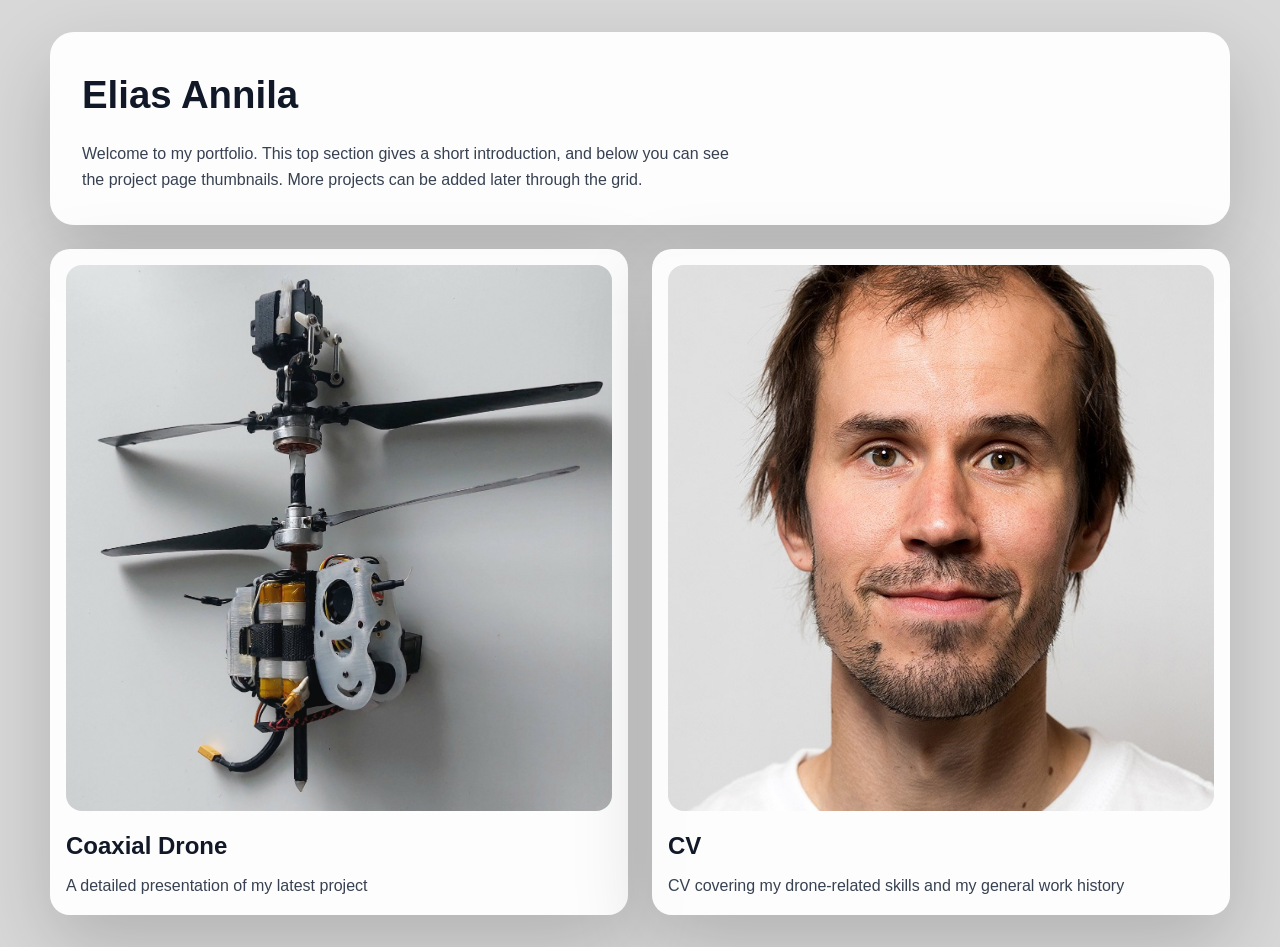
==== index.html @ 9fe2676d "Initial commit with gitignore" ====
<!DOCTYPE html>
<html lang="en">
<head>
  <meta charset="UTF-8">
  <meta name="viewport" content="width=device-width, initial-scale=1.0">
  <title>Drone Projects</title>
  <link rel="stylesheet" href="styles.css">
</head>
<body>
  <main class="landing-page">
    <div class="landing-layout">
      <section class="landing-header">
        <h1>Elias Annila</h1>
        <p>Welcome to my portfolio. This top section gives a short introduction, and below you can see the project page thumbnails. More projects can be added later through the grid.</p>
      </section>

      <section class="project-grid">
        <a class="project-card" href="drone/index.html">
          <img src="drone/CoaxOverview.jpg" alt="Coaxial drone overview">
          <div>
            <h2>Coaxial Drone</h2>
            <p>A detailed presentation of my latest project</p>
          </div>
        </a>

        <a class="project-card" href="CV/index.html">
          <img src="CV/EliasAnnila.jpeg" alt="CV overview">
          <div>
            <h2>CV</h2>
            <p>CV covering my drone-related skills and my general work history</p>
          </div>
        </a>

      </section>
    </div>
   
  </main>
</body>
</html>
---- styles.css ----
/*
:root {
  color-scheme: dark;
  --color-bg-page: #071024;
  --color-bg-page: #071024;
  --color-bg-surface: #0f172a;
  --color-bg-panel: var(--color-bg-surface);
  --color-text-main: #ffffff;
  --color-text-muted-1: #cbd5e1;
  --color-text-muted-2: #d1d5db;
  --color-text-muted-3: #94a3b8;
  
  color: var(--color-text-main);
  background: #f7f7f7;
  font-family: Inter, system-ui, -apple-system, BlinkMacSystemFont, "Segoe UI", sans-serif;
  font-size: 16px;
  line-height: 1.6;
}
  */

 /* ==========================================
   DEFAULT THEME: Neutral Dark
   ========================================== */
:root {
  color-scheme: light;
  --color-bg-page: #d8d8d8;
  --color-bg-surface: #ffffff;
  --color-text-main: #111827;
  --color-text-muted-1: #374151;
  --color-text-muted-2: #4b5563;
  --color-text-muted-3: #6b7280;
  
  /* New Accent Variables */
  --color-accent: #ececec;       
  --color-accent-text: #7153a5
  ;  
  color: var(--color-text-main);
  background: var(--color-bg-page);
  font-family: Inter, sans-serif;
  font-size: 16px;
  line-height: 1.6;
}

* {
  box-sizing: border-box;
}

body {
  margin: 0;
  min-height: 100vh;
  overflow-x: hidden;
  background: var(--color-bg-page);
}

img {
  max-width: 100%;
  display: block;
}

button,
button:focus {
  font: inherit;
}

.container {
  width: min(1600px, calc(100% - 2rem));
  margin: 0 auto;
}

.eyebrow {
  margin: 0 0 0.5rem;
  color: var(--color-accent-text);
  font-size: 0.95rem;
  letter-spacing: 0.08em;
  text-transform: uppercase;
}

.hero-copy h1,
.site-header h1 {
  margin: 0;
  font-size: clamp(2rem, 3vw, 3rem);
}

.intro {
  max-width: 760px;
  margin: 0.8rem 0 0;
  color: var(--color-text-muted-2);
}

.hero {
  min-height: 100vh;
  padding: 1rem;
  display: grid;
  align-items: center;
}

.landing-page {
  min-height: 100vh;
  padding: 2rem 1.5rem;
  background: var(--color-bg-page);
  display: grid;
  place-items: center;
}

.landing-layout {
  width: min(1180px, 100%);
  display: grid;
  gap: 1.5rem;
}

.landing-header {
  background: color-mix(in srgb, var(--color-bg-surface) 94%, transparent);
  border-radius: 1.5rem;
  padding: 2rem;
  color: var(--color-text-main);
  box-shadow: 0 30px 80px rgba(0, 0, 0, 0.18);
}

.landing-header h1 {
  margin: 0 0 1rem;
  font-size: clamp(2.2rem, 3vw, 4rem);
}

.landing-header p {
  margin: 0;
  color: var(--color-text-muted-1);
  max-width: 42rem;
}

.project-grid {
  display: grid;
  grid-template-columns: repeat(auto-fit, minmax(260px, 1fr));
  gap: 1.5rem;
}

.project-card {
  display: grid;
  grid-template-rows: auto 1fr;
  gap: 1rem;
  padding: 1rem;
  border-radius: 1.25rem;
  text-decoration: none;
  background: color-mix(in srgb, var(--color-bg-surface) 94%, transparent);
  color: var(--color-text-main);
  box-shadow: 0 30px 80px rgba(0, 0, 0, 0.18);
  transition: transform 0.2s ease, box-shadow 0.2s ease;
}

.project-card:hover {
  transform: translateY(-3px);
  box-shadow: 0 34px 90px rgba(0, 0, 0, 0.22);
}

.project-card img {
  width: 100%;
  border-radius: 1rem;
  object-fit: cover;
  aspect-ratio: 1;
}

.project-card h2 {
  margin: 0 0 0.5rem;
}

.project-card p {
  margin: 0;
  color: var(--color-text-muted-1);
}

.project-card.placeholder {
  align-items: center;
  justify-items: center;
  text-align: center;
}

.cv-page {
  min-height: 100vh;
  padding: 2rem 1.5rem;
  background: var(--color-bg-page);
}

.cv-layout {
  width: min(1280px, 100%);
  margin: 0 auto;
  display: grid;
  gap: 1.5rem;
}

.cv-hero {
  display: grid;
  grid-template-columns: minmax(0, 1fr) minmax(180px, 250px);
  gap: 1.25rem;
  align-items: start;
}

.cv-hero-copy {
  min-width: 0;
}

.cv-hero p {
  margin: 0;
  color: var(--color-text-muted-1);
  max-width: 64rem;
}
.cv-home-link {
  width: 50px;
  height: 50px;
  border-radius: 50%;
  padding: 5px;
  background:var(--color-bg-surface);
  color: var(--color-accent-text);
  font-weight: 600;
  transition: background 0.2s ease, transform 0.2s ease;
  display: block;
}

.cv-home-link:hover,
.cv-home-link:focus-visible {
  background: color-mix(in srgb, var(--color-accent) 28%, transparent);
  transform: translateY(-1px);
}

.cv-hero-portrait {
  width: min(100%, 230px);
  padding: 0.85rem;
  float:right;
}

.cv-sections {
  display: flex;
  flex-direction: column;
  gap: 1.5rem;
}

.cv-card {
  padding: 1.5rem;
  border-radius: 1.25rem;
  background: color-mix(in srgb, var(--color-bg-surface) 94%, transparent);
  backdrop-filter: blur(12px);
  box-shadow: 0 26px 70px rgba(0, 0, 0, 0.18);
}

.cv-section-header {
  margin-bottom: 1.25rem;
}

.cv-section-header h2 {
  margin: 0.15rem 0 0;
  font-size: clamp(1.6rem, 2vw, 2.15rem);
}

.cv-skill-layout {
  display: grid;
  grid-template-columns: 1fr;
  gap: 1.5rem;
  align-items: start;
}

.cv-skill-content {
  min-width: 0;
}

.cv-carousel-card {
  gap: 1rem;
}

.cv-carousel-card .carousel-slide video,
.cv-carousel-card .carousel-slide img {
  aspect-ratio: 1;
  object-fit: cover;
  width:auto  ;
  border-radius: 1rem;
}



.cv-portrait-card {
  margin: 0;
  padding: 1rem;
  border-radius: 1rem;
  background: color-mix(in srgb, var(--color-bg-panel) 36%, transparent);
  border: 1px solid var(--color-accent-text);
}

.cv-portrait-image {
  width: 100%;
  aspect-ratio: 4 / 5;
  object-fit: cover;
  border-radius: 0.85rem;
}

.cv-portrait-caption {
  margin: 0.75rem 0 0;
  color: var(--color-text-muted-3);
  font-size: 0.95rem;
}

.cv-block + .cv-block {
  margin-top: 1.5rem;
  padding-top: 1.5rem;
  border-top: 1px solid var(--color-accent-text);
}

.cv-block h3 {
  margin: 0 0 0.9rem;
  font-size: 1.15rem;
}

.cv-list {
  margin: 0;
  padding-left: 1.2rem;
  color: var(--color-text-muted-2);
}

.cv-list li {
  margin-bottom: 0.65rem;
}

.cv-entry + .cv-entry {
  margin-top: 1.25rem;
}

.cv-entry-header {
  display: flex;
  justify-content: space-between;
  gap: 1rem;
  align-items: baseline;
  flex-wrap: wrap;
}

.cv-entry-header h4 {
  margin: 0;
  font-size: 1rem;
}

.cv-entry-header span,
.cv-entry-meta,
.cv-note {
  color: var(--color-text-muted-3);
}

.cv-entry-meta {
  margin: 0.25rem 0 0.75rem;
  font-size: 0.95rem;
}

.cv-entry p {
  margin: 0;
  color: var(--color-text-muted-2);
}

.cv-note {
  margin-top: 0.75rem;
  font-size: 0.95rem;
}

.placeholder-icon {
  width: 3.5rem;
  height: 3.5rem;
  display: grid;
  place-items: center;
  border-radius: 999px;
  background: rgba(59, 130, 246, 0.18);
  color: #93c5fd;
  font-size: 1.5rem;
  margin: 0 auto;
}
.image-panel {
  /* CRITICAL: Establishes the coordinate system for your overlay buttons */
  position: relative;    
  
  width: 100%; 
  
  /* FIX: Tells CSS Grid NOT to stretch this container vertically. 
     The height will now collapse to match the image's exact pixel height. */
  align-self: start;   /* Centers the image vertically on wide screens. Use 'start' if you prefer it top-aligned. */
  
  /* Reset flex properties from the previous step if any remain */
  display: block;       
}

.hero-image {
  display: block;
  width: 100%;          /* Stays full width of the grid column */
  height: auto;         /* Forces the correct natural aspect ratio height */
  border-radius: 1rem;
}
.overview-card,
.carousel-card,
.detail-card {
  border-radius: 1.25rem;
  padding: 1.2rem;
  background: color-mix(in srgb, var(--color-bg-surface) 94%, transparent);
  
  backdrop-filter: blur(12px);
}

.overview-card h2,
.detail-card h3 {
  margin-top: 0;
}

.carousel-card {
  display: grid;
  gap: 1rem;
  min-height: 0;
}

.carousel-header {
  display: flex;
  align-items: center;
  justify-content: space-between;
  gap: 1rem;
}

.carousel-header h2 {
  margin: 0;
  font-size: 1.35rem;
}

.carousel-controls {
  display: inline-flex;
  gap: 0.5rem;
}

.carousel-button {
  width: 2.5rem;
  height: 2.5rem;
  border: none;
  border-radius: 999px;
  background: rgba(255, 255, 255, 0.08);
  color: var(--color-text-main);
  cursor: pointer;
  font-size: 1.5rem;
  line-height: 1;
  display: grid;
  place-items: center;
  transition: background 0.2s ease, transform 0.2s ease;
}

.carousel-button:hover,
.carousel-button:focus-visible {
  background: rgba(255, 255, 255, 0.16);
  transform: translateY(-1px);
}

.carousel-button:focus-visible {
  outline: 3px solid #93c5fd;
  outline-offset: 2px;
}

.carousel-viewport {
  position: relative;
  overflow: hidden;
  border-radius: 1rem;
    background: color-mix(in srgb, var(--color-bg-panel) 36%, transparent);

}

.carousel-track {
  display: grid;
  transition: transform 0.45s ease;
  will-change: transform;
  width:100%;
  flex-wrap: wrap;
  gap:1rem;
  justify-content: space-between;
  grid-template-columns: repeat(auto-fit, minmax(240px, 1fr));
}

.carousel-slide {
  margin: 0 0 1rem 0;
  display: grid;
  padding: 0;
  min-width:240px;
}

.carousel-slide .video-wrapper,
.carousel-slide img {
  width: 100%;
  aspect-ratio: 1;
  object-fit: cover;
  border-radius: 1rem;
  cursor: pointer;
  transition: transform 0.2s ease, box-shadow 0.2s ease;
  position: relative;
  overflow: hidden;
  transform: translateZ(0); 
  -webkit-mask-image: -webkit-radial-gradient(white, black);
}

.carousel-card .carousel-slide .video-wrapper video {
  display: block;
  width: 100%;
  height: 100%;
  object-fit: cover;
  border-radius: 1rem;
}

.carousel-card .carousel-slide .pie-chart {
  display: block;
  
  max-height: 320px;
  object-fit: cover;
  }

.carousel-card .carousel-slide .pie-container {
  display: block;
  
  max-height: 320px;
  object-fit: cover;
  border-radius: 1rem;
  }


/* The background layer over the video */
.play-button-overlay {
  position: absolute;
  top: 0;
  left: 0;
  width: 100%;
  height: 100%;
  
  /* Reduced dimming slightly so it's less noticed */
  background: rgba(0, 0, 0, 0.1); 
  
  display: flex;
  align-items: center;
  justify-content: center;
  transition: background 0.2s ease;
  
  /* CRITICAL: Allows click events to pass right through to the video/slide */
  pointer-events: none; 
  border-radius: inherit;
}

/* The refined, less intrusive play button icon */
.play-button-overlay::after {
  content: '';
  
  /* SHRUNK SIZE: from 50px to 36px */
  width: 50px;
  height: 50px;
  
  /* MORE TRANSPARENT: changed fill to very transparent white */
  background-color: rgba(255, 255, 255, 0.2); 
  
  /* Added a subtle white border to give it definition against light videos */
  border: 1.5px solid rgba(255, 255, 255, 0.5);
  border-radius: 50%;
  
  /* REMOVED heavy shadow */
  box-shadow: none; 
  
  /* SVG updated: changed fill='%23ffffff' (white) instead of black */
  background-image: url("data:image/svg+xml,%3Csvg xmlns='http://www.w3.org/2000/svg' viewBox='0 0 24 24' fill='%23ffffff'%3E%3Cpath d='M8 5v14l11-7z'/%3E%3C/svg%3E");
  background-repeat: no-repeat;
  
  /* SHRUNK arrow size inside the circle */
  background-size: 30px; 
  background-position: calc(50% + 1.5px) center; /* Optically centers the smaller arrow */
  
  transition: all 0.2s ease;
}

/* Subtle hover effects when a user hovers over the slide */
.carousel-slide:hover .play-button-overlay {
  background: rgba(0, 0, 0, 0.2);
}

.carousel-slide:hover .play-button-overlay::after {
  background-color: rgba(255, 255, 255, 0.4);
  transform: scale(1.05); /* very slight scale for feedback */
}

.carousel-slide .video-wrapper:hover,
.carousel-slide img:hover,
.carousel-slide img:focus-visible {
  transform: scale(1.01);
  box-shadow: 0 14px 32px rgba(0, 0, 0, 0.28);
}

.carousel-slide img:focus-visible {
  outline: 3px solid var(--color-accent);
  outline-offset: 3px;
}

.carousel-slide figcaption {
  margin: 0;
  color: var(--color-text-muted-1);
  font-size: 0.95rem;
}

.carousel-indicators {
  display: flex;
  flex-wrap: wrap;
  align-items: center;
  justify-content: center;
  gap: 0.5rem;
}

.carousel-indicator {
  width: 0.75rem;
  height: 0.75rem;
  padding: 0;
  border: none;
  border-radius: 999px;
  background: rgba(148, 163, 184, 0.45);
  cursor: pointer;
  transition: transform 0.2s ease, background 0.2s ease, width 0.2s ease;
}

.carousel-indicator:hover,
.carousel-indicator:focus-visible {
  background: var(color-accent);
  transform: scale(1.08);
}

.carousel-indicator.is-active {
  width: 1.75rem;
  background: #93c5fd;
}

.overview-card h2 {
  font-size: 1.35rem;
  margin-bottom: 1rem;
}

.overview-list {
  margin: 0;
  padding-left: 1.2rem;
}

.overview-list li {
  margin-bottom: 0.65rem;
  color: var(--color-text-muted-2);
}


.detail-card {
  color: var(--color-text-main);
  min-height: 0;
  overflow: auto;
  max-height: calc(100vh - 6rem);
}

.detail-card h3 {
  font-size: 1.25rem;
}

.detail-card p {
  margin: 1rem 0 0;
  color: var(--color-text-muted-1);
}

.detail-media {
  display: flex;
  flex-wrap: wrap;
  gap: 0.75rem;
  align-items: flex-start;
}

.detail-carousel-shell {
  width: 100%;
  display: grid;
  gap: 1rem;
}

.detail-carousel-controls {
  display: flex;
  justify-content: space-between;
  gap: 0.75rem;
}

.detail-carousel-viewport {
  overflow: hidden;
  border-radius: 1rem;
  background: color-mix(in srgb, var(--color-bg-panel) 50%, transparent);

}

.detail-carousel-track {
  display: flex;
  transition: transform 0.45s ease;
  will-change: transform;
}

.detail-carousel-slide {
  min-width: 100%;
  margin: 0;
}

.detail-carousel-slide .detail-image {
  width: 100%;
  max-height: min(70vh, 760px);
  object-fit: contain;
  margin: 0;
  background: color-mix(in srgb, var(--color-bg-panel) 20%, transparent);
}

.detail-carousel-indicators {
  display: flex;
  flex-wrap: wrap;
  align-items: center;
  justify-content: center;
  gap: 0.5rem;
}

.detail-popup {
  position: fixed;
  inset: 0;
  display: grid;
  place-items: center;
    background: color-mix(in srgb, var(--color-bg-page) 94%, transparent);

  padding: 1rem;
  z-index: 9999;
}

.detail-popup.hidden {
  display: none;
}

.detail-popup-content {
  position: relative;
  width: min(1140px, 100%);
  max-height: calc(100vh - 2rem);
  overflow: auto;
}

.detail-close-button {
  position: absolute;
  z-index: 10;
  top: 1rem;
  right: 1rem;
  width: 2.5rem;
  height: 2.5rem;
  border: none;
  border-radius: 999px;
  background: rgba(255, 255, 255, 0.1);
  color: var(--color-text-main);
  font-size: 1.4rem;
  line-height: 1;
  display: grid;
  place-items: center;
  cursor: pointer;
}

.detail-close-button:hover,
.detail-close-button:focus-visible {
  background: rgba(255, 255, 255, 0.18);
}

.no-scroll {
  overflow: hidden;
}

.detail-image,
.detail-video {
  max-width: 100%;
  max-height: 320px ;
  object-fit: cover;
  border-radius: 0.9rem;
  margin: 1rem 0 0;
  display: inline-block;
}

.detail-video {
  display: none;
}

.image-wrapper {
  position: relative;
}
.hotspot {
  position: absolute;
  border: none;
  /* Mixes the theme's accent color with transparency dynamically */
  background: color-mix(in srgb, var(--color-bg-surface) 92%, transparent);
  color: var(--color-accent-text);
  cursor: pointer;
  transition: transform 0.2s ease, box-shadow 0.2s ease;
  /* Dynamic glowing shadow based on the active theme accent */
  box-shadow: 0 18px 36px color-mix(in srgb, var(--color-accent) 25%, transparent);
  display: inline-flex;
  align-items: center;
  gap: 0.55rem;
  padding: 0.75rem 0.9rem;
  border-radius: 999px;
}


  .hotspot .hotspot-content {
  display: none; /* Keeps it hidden until JS reads it */
  }

.hotspot:hover,
.hotspot:focus-visible {
  transform: scale(1.05);
  /* Dynamically increases the shadow glow using the active theme's accent */
  box-shadow: 0 20px 40px color-mix(in srgb, var(--color-accent) 35%, transparent);
}

.hotspot:focus-visible {
  /* Replaced the light blue (#93c5fd) with the theme's crisp accent color */
  outline: 3px solid var(--color-accent);
}

.hotspot-index {
  width: 2rem;
  height: 2rem;
  min-width: 2rem;
  display: grid;
  place-items: center;
  /* Uses the main text color at 15% opacity so it's perfectly visible on BOTH light and dark themes */
  background: color-mix(in srgb, var(--color-text-main) 15%, transparent);
  border-radius: 999px;
}
.hotspot-name {
  white-space: nowrap;
  font-size: 0.95rem;
  line-height: 1.1;
  display: none; /* Hidden by default, shown on medium+ screens via media query */
}


/* ==========================================
   1. SMALL SCREENS (Mobile / Default)
   Stack: Image -> Overview -> Carousel
   ========================================== */
.hero-grid {
  display: grid;
  grid-template-columns: 1fr;
  /* Define the layout like a text map */
  grid-template-areas:
    "image"
    "overview"
    "carousel";
  gap: 1.5rem;
  padding: 1rem;
}

/* Assign each element to its named area mapping */
.overview-card { grid-area: overview; }
.carousel-card { grid-area: carousel; }
.image-panel   { grid-area: image; }


/* ==========================================
   2. MEDIUM SCREENS (Tablets / Small Laptops)
   Top Row: Overview (Left) | Image Panel (Right)
   Bottom Row: Carousel spans full width
   ========================================== */
@media (min-width: 1000px) and (max-width: 1399px) {
  .hero-grid {
    grid-template-columns: 1fr 1fr; /* 2 equal columns */
    grid-template-areas:
      "overview image"
      "carousel carousel"; /* Carousel spans both columns */
  }

  .hotspot-index{
      display:none;
  }

  .hotspot-name {
    display: block;
  }

}


/* ==========================================
   3. WIDE SCREENS (Desktop / Original Layout)
   Left Column: Overview & Carousel stacked
   Right Column: Image Panel spanning the full height
   ========================================== */
@media (min-width: 1400px) {
  
  .cv-home-link{
      position: fixed;
  top:1rem;
  left:1rem;

  }
   .hero-grid {
    grid-template-columns: 0.8fr 1.2fr; 
    grid-template-areas:
      "overview image"
      "carousel carousel"; /* Carousel spans both columns */
    max-width: 1250px;

    margin: 0 auto;
  }


  .hotspot-index{
      display:none;
  }

  .hotspot-name {
    display: block;
  }

}

@media (max-width: 860px) {
  .hero {
    padding: 1rem;
  }

  .image-panel {
    height: auto;
    min-height: 240px;
  }

  .hero-image {
    height: 100%;
  }

  .overview-card,
  .carousel-card,
  .detail-card {
    padding: 1rem;
  }


  .hotspot {
    padding: 0.65rem 0.8rem;
  }

  .detail-popup {
    padding: 0.5rem;
  }

  .detail-popup-content {
    width: 100%;
    max-height: calc(100dvh - 1rem);
  }

  .detail-card {
    max-height: none;
    overflow: visible;
  }

  .detail-carousel-controls {
    flex-direction: row;
    justify-content: space-between;
  }

  .detail-carousel-slide .detail-image {
    max-height: 52dvh;
  }
}

@media (max-width: 720px) {
 

  .carousel-header {
    flex-direction: column;
    align-items: flex-start;
  }

  .carousel-controls {
    width: 100%;
    justify-content: flex-start;
  }

  .carousel-indicators,
  .detail-carousel-indicators {
    justify-content: center;
  }

  .carousel-button {
    width: 2.25rem;
    height: 2.25rem;
  }

  .detail-close-button {
    top: 0.75rem;
    right: 0.75rem;
    width: 2.25rem;
    height: 2.25rem;
  }

  .cv-page {
    padding: 1rem;
  }

  .cv-hero {
    grid-template-columns: 1fr;
  }

  .cv-hero-portrait {
    justify-self: start;
    width: min(100%, 280px);
  }

  .cv-card,
  .cv-hero {
    padding: 1rem;
  }


  .cv-skill-layout {
    grid-template-columns: 1fr;
  }

  .cv-portrait-card {
    order: -1;
  }

  .cv-entry-header {
    flex-direction: column;
    align-items: flex-start;
  }
}
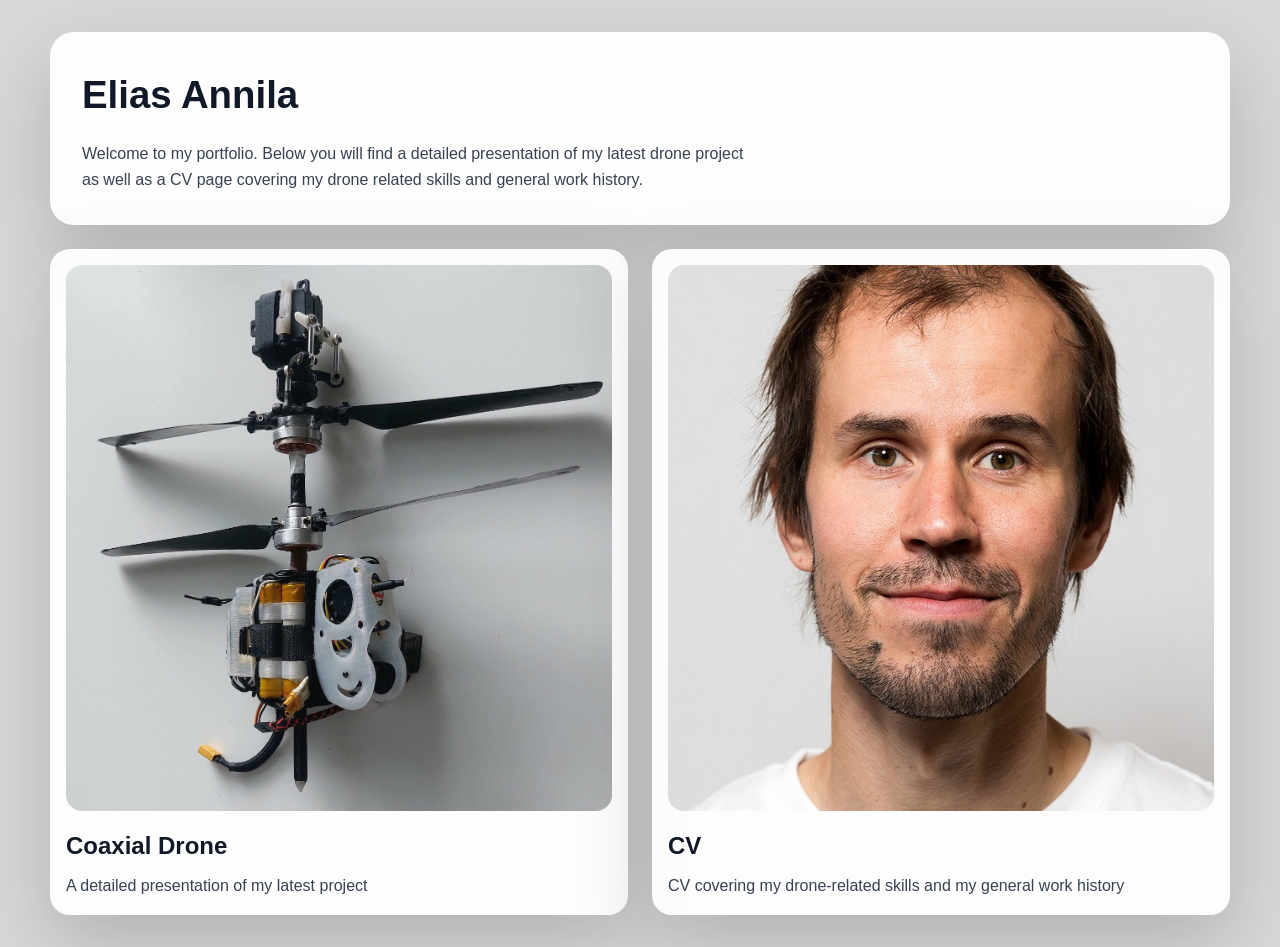
==== commit 8e51c6a1: "edit lander" ====
--- a/index.html
+++ b/index.html
@@ -11,7 +11,7 @@
     <div class="landing-layout">
       <section class="landing-header">
         <h1>Elias Annila</h1>
-        <p>Welcome to my portfolio. This top section gives a short introduction, and below you can see the project page thumbnails. More projects can be added later through the grid.</p>
+        <p>Welcome to my portfolio. Below you will find a detailed presentation of my latest drone project as well as a CV page covering my drone related skills and general work history.</p>
       </section>
 
       <section class="project-grid">
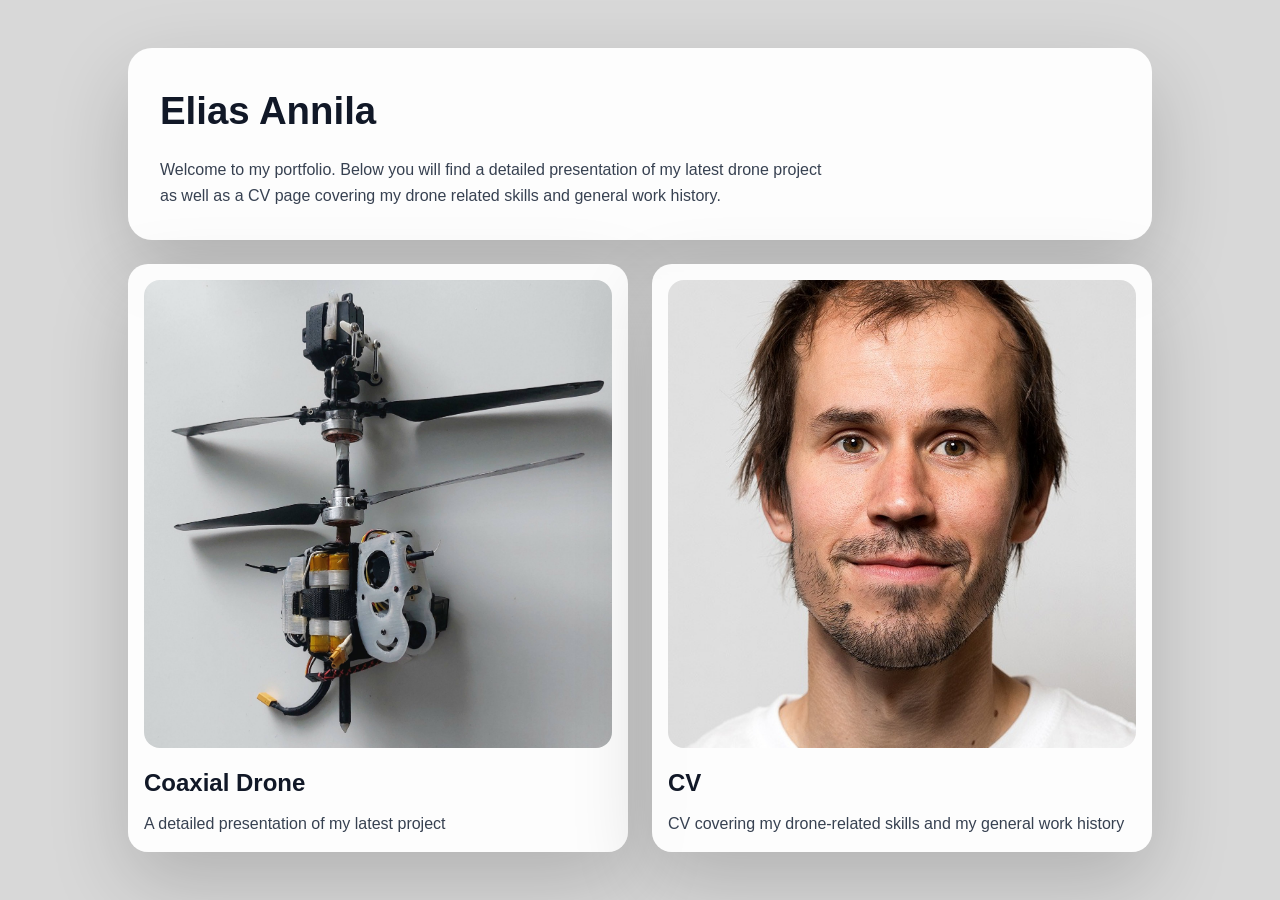
==== commit 984cfdd3: "edit drone" ====
--- a/index.html
+++ b/index.html
@@ -3,7 +3,7 @@
 <head>
   <meta charset="UTF-8">
   <meta name="viewport" content="width=device-width, initial-scale=1.0">
-  <title>Drone Projects</title>
+  <title>Elias Annila</title>
   <link rel="stylesheet" href="styles.css">
 </head>
 <body>
--- a/styles.css
+++ b/styles.css
@@ -103,7 +103,7 @@
 }
 
 .landing-layout {
-  width: min(1180px, 100%);
+  width: min(1024px, 100%);
   display: grid;
   gap: 1.5rem;
 }
@@ -221,7 +221,6 @@
 }
 
 .cv-hero-portrait {
-  width: min(100%, 230px);
   padding: 0.85rem;
   float:right;
 }
@@ -287,6 +286,7 @@
   aspect-ratio: 4 / 5;
   object-fit: cover;
   border-radius: 0.85rem;
+  max-width:min(15vw, 230px);
 }
 
 .cv-portrait-caption {
@@ -737,18 +737,12 @@
   height: 2.5rem;
   border: none;
   border-radius: 999px;
-  background: rgba(255, 255, 255, 0.1);
-  color: var(--color-text-main);
+  color: var(--color-accent-text);
   font-size: 1.4rem;
   line-height: 1;
   display: grid;
   place-items: center;
   cursor: pointer;
-}
-
-.detail-close-button:hover,
-.detail-close-button:focus-visible {
-  background: rgba(255, 255, 255, 0.18);
 }
 
 .no-scroll {
@@ -993,7 +987,6 @@
 
   .cv-hero-portrait {
     justify-self: start;
-    width: min(100%, 280px);
   }
 
   .cv-card,
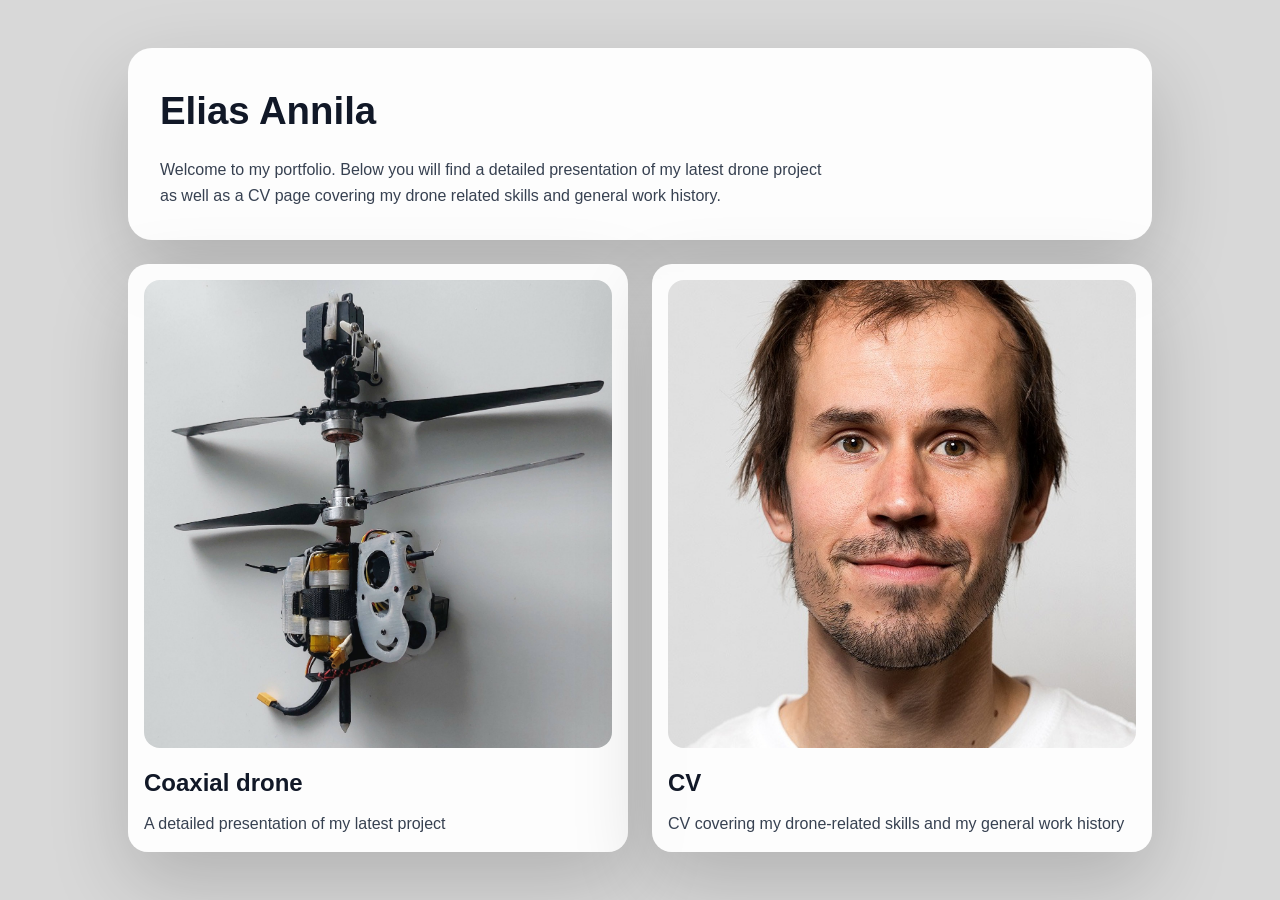
==== commit 830dc580: "edit drone" ====
--- a/index.html
+++ b/index.html
@@ -18,7 +18,7 @@
         <a class="project-card" href="drone/index.html">
           <img src="drone/CoaxOverview.jpg" alt="Coaxial drone overview">
           <div>
-            <h2>Coaxial Drone</h2>
+            <h2>Coaxial drone</h2>
             <p>A detailed presentation of my latest project</p>
           </div>
         </a>
